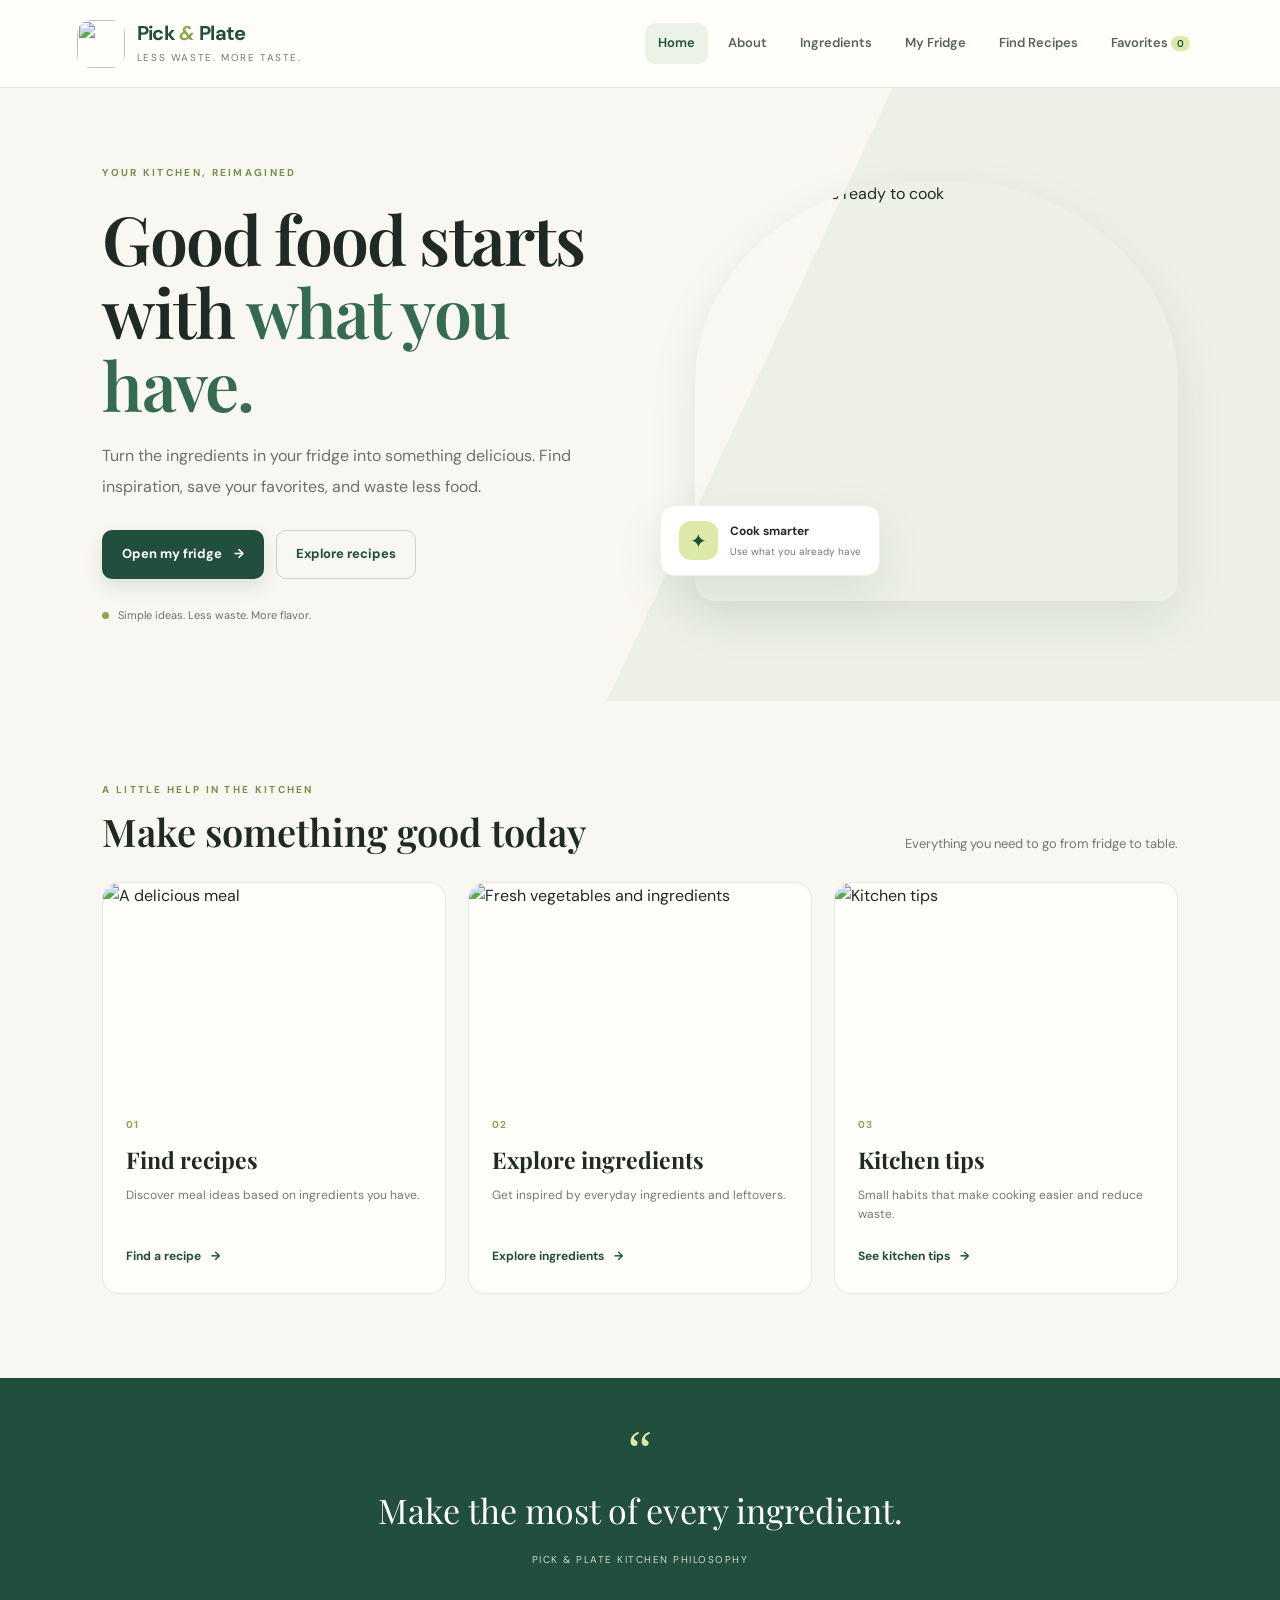
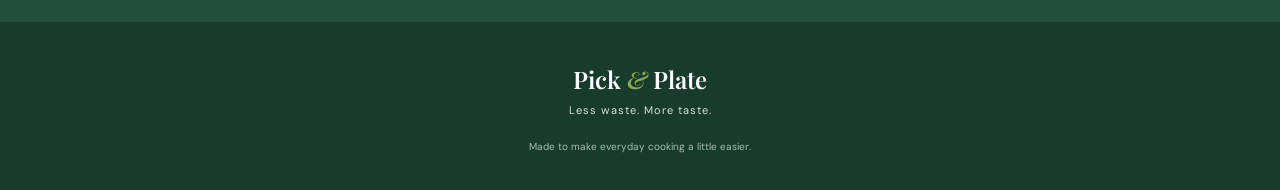
==== index.html @ 8e446b30 "Add files via upload" ====
<!DOCTYPE html>
<html lang="en">
<head>
  <meta charset="UTF-8">
  <meta name="viewport" content="width=device-width, initial-scale=1.0">
  <meta name="theme-color" content="#214e3d">
  <title>Pick & Plate — What's in my fridge?</title>
  <link rel="stylesheet" href="style.css">
  <script src="script.js" defer></script>
</head>
<body>
  <header class="site-header">
    <a class="brand" href="#home" data-page="home" aria-label="Pick and Plate home">
      <img src="assets/Logo.jpeg" alt="" class="brand-logo">
      <span><strong>Pick <i>&</i> Plate</strong><small>Less waste. More taste.</small></span>
    </a>
    <button class="menu-toggle" id="menuToggle" aria-label="Toggle navigation" aria-expanded="false">☰</button>
    <nav class="nav" id="mainNav" aria-label="Main navigation">
      <a href="#home" data-page="home" class="active">Home</a>
      <a href="#about" data-page="about">About</a>
      <a href="#ingredients" data-page="ingredients">Ingredients</a>
      <a href="#fridge" data-page="fridge">My Fridge</a>
      <a href="#search" data-page="search">Find Recipes</a>
      <a href="#favorites" data-page="favorites">Favorites <span id="favoriteCount" class="nav-count">0</span></a>
    </nav>
  </header>

  <main>
    <section class="page active" id="home">
      <div class="hero">
        <div class="hero-copy">
          <span class="eyebrow">YOUR KITCHEN, REIMAGINED</span>
          <h1>Good food starts with <em>what you have.</em></h1>
          <p>Turn the ingredients in your fridge into something delicious. Find inspiration, save your favorites, and waste less food.</p>
          <div class="hero-actions">
            <button class="btn btn-primary" data-go="fridge">Open my fridge <span>→</span></button>
            <button class="btn btn-outline" data-go="search">Explore recipes</button>
          </div>
          <div class="hero-note"><span class="note-dot"></span> Simple ideas. Less waste. More flavor.</div>
        </div>
        <div class="hero-image-wrap">
          <img src="assets/Explore ingredients.jpeg" alt="Fresh ingredients ready to cook" class="hero-image">
          <div class="floating-card"><span class="floating-icon">✦</span><div><strong>Cook smarter</strong><small>Use what you already have</small></div></div>
        </div>
      </div>

      <section class="section-block">
        <div class="section-heading">
          <div><span class="eyebrow">A LITTLE HELP IN THE KITCHEN</span><h2>Make something good today</h2></div>
          <p>Everything you need to go from fridge to table.</p>
        </div>
        <div class="feature-grid">
          <article class="feature-card">
            <img src="assets/Find recipes.jpeg" alt="A delicious meal">
            <div class="feature-body"><span class="feature-number">01</span><h3>Find recipes</h3><p>Discover meal ideas based on ingredients you have.</p><button class="text-link" data-go="search">Find a recipe <span>→</span></button></div>
          </article>
          <article class="feature-card">
            <img src="assets/Explore ingredients.jpeg" alt="Fresh vegetables and ingredients">
            <div class="feature-body"><span class="feature-number">02</span><h3>Explore ingredients</h3><p>Get inspired by everyday ingredients and leftovers.</p><button class="text-link" data-go="ingredients">Explore ingredients <span>→</span></button></div>
          </article>
          <article class="feature-card">
            <img src="assets/Kitchen tips.jpeg" alt="Kitchen tips">
            <div class="feature-body"><span class="feature-number">03</span><h3>Kitchen tips</h3><p>Small habits that make cooking easier and reduce waste.</p><button class="text-link" data-go="tips">See kitchen tips <span>→</span></button></div>
          </article>
        </div>
      </section>
      <section class="quote-band"><span>“</span><p>Make the most of every ingredient.</p><small>Pick & Plate kitchen philosophy</small></section>
    </section>

    <section class="page content-page" id="about">
      <div class="page-intro"><span class="eyebrow">OUR STORY</span><h1>Cooking with what you have.</h1><p>Pick & Plate helps you decide what to cook using ingredients already at home.</p></div>
      <div class="about-layout">
        <img src="assets/What's in my fridge .png" alt="Pick and Plate project mind map" class="about-image">
        <div><h2>How it works</h2><ol class="steps"><li><strong>Add your ingredients</strong><span>Enter what is currently in your fridge or pantry.</span></li><li><strong>Find your recipe</strong><span>See ideas that match the ingredients you have.</span></li><li><strong>Save what you love</strong><span>Keep favorite meal ideas close by.</span></li><li><strong>Start cooking</strong><span>Follow the recipe and enjoy your meal.</span></li></ol></div>
      </div>
      <h2 class="center-title">Why Pick & Plate?</h2>
      <div class="benefit-grid"><article><span>↗</span><h3>Save money</h3><p>Make more of the food you already bought.</p></article><article><span>♻</span><h3>Reduce waste</h3><p>Give leftovers and ingredients a second life.</p></article><article><span>✦</span><h3>Find inspiration</h3><p>Get fresh ideas for everyday meals.</p></article><article><span>◷</span><h3>Save time</h3><p>Spend less time wondering what to cook.</p></article></div>
    </section>

    <section class="page content-page" id="ingredients">
      <div class="page-intro"><span class="eyebrow">YOUR INGREDIENT GUIDE</span><h1>Start with an ingredient.</h1><p>Choose a common ingredient to add it to your fridge list and discover meal ideas.</p></div>
      <div class="ingredient-chips" id="ingredientChips">
        <button class="ingredient-chip" data-ingredient="Eggs">🥚 Eggs</button><button class="ingredient-chip" data-ingredient="Tomato">🍅 Tomato</button><button class="ingredient-chip" data-ingredient="Potato">🥔 Potato</button><button class="ingredient-chip" data-ingredient="Rice">🍚 Rice</button><button class="ingredient-chip" data-ingredient="Chicken">🍗 Chicken</button><button class="ingredient-chip" data-ingredient="Cheese">🧀 Cheese</button><button class="ingredient-chip" data-ingredient="Spinach">🥬 Spinach</button><button class="ingredient-chip" data-ingredient="Pasta">🍝 Pasta</button><button class="ingredient-chip" data-ingredient="Onion">🧅 Onion</button><button class="ingredient-chip" data-ingredient="Beans">🫘 Beans</button>
      </div>
      <div class="inline-callout"><div><h3>Have something else?</h3><p>Add any ingredient you have at home.</p></div><button class="btn btn-primary" data-go="fridge">Go to My Fridge →</button></div>
    </section>

    <section class="page content-page" id="fridge">
      <div class="page-intro"><span class="eyebrow">YOUR PERSONAL PANTRY</span><h1>What's in your fridge?</h1><p>Add the ingredients you have and we'll suggest recipes to try.</p></div>
      <div class="fridge-panel">
        <form id="ingredientForm" class="add-form"><label for="ingredientInput">Add an ingredient</label><div class="input-row"><input id="ingredientInput" type="text" placeholder="e.g. eggs, tomato, rice..." autocomplete="off"><button class="btn btn-primary" type="submit">+ Add ingredient</button></div><p class="form-hint">Tip: press Enter to add each ingredient.</p></form>
        <div class="list-heading"><h2>Your ingredients <span id="ingredientCount" class="count-pill">0</span></h2><button id="clearIngredients" class="subtle-button" type="button">Clear all</button></div>
        <div id="ingredientList" class="ingredient-list"><div class="empty-state"><span>🥬</span><strong>Your fridge is waiting</strong><p>Add a few ingredients to get started.</p></div></div>
        <div class="fridge-actions"><button class="btn btn-primary" id="findFromFridge" type="button">Find recipes for my ingredients <span>→</span></button><button class="btn btn-outline" id="randomFromFridge" type="button">Surprise me</button></div>
      </div>
      <div id="fridgeRecipeResults" class="recipe-results"></div>
    </section>

    <section class="page content-page" id="search">
      <div class="page-intro"><span class="eyebrow">WHAT SOUNDS GOOD?</span><h1>Find your next favorite.</h1><p>Search recipes by name or ingredient, or use your fridge list for more relevant ideas.</p></div>
      <form id="recipeSearchForm" class="search-bar"><span>⌕</span><input id="recipeSearch" type="search" placeholder="Try “omelette”, “tomato” or “pasta”"><button class="btn btn-primary" type="submit">Search</button></form>
      <div class="search-tools"><span>Popular searches</span><button data-search="eggs">Eggs</button><button data-search="chicken">Chicken</button><button data-search="pasta">Pasta</button><button data-search="potato">Potato</button></div>
      <div id="searchResults" class="recipe-results"></div>
    </section>

    <section class="page content-page" id="favorites">
      <div class="page-intro"><span class="eyebrow">SAVED FOR LATER</span><h1>Your favorites.</h1><p>Recipes you save will be collected here.</p></div>
      <div id="favoriteRecipes" class="recipe-results"></div>
    </section>

    <section class="page content-page" id="tips">
      <div class="page-intro"><span class="eyebrow">A SMARTER KITCHEN</span><h1>Little tips, big difference.</h1><p>Make your ingredients last longer and make everyday cooking feel easier.</p></div>
      <div class="tips-grid"><article><span>01</span><h3>Store food properly</h3><p>Keep herbs wrapped in a lightly damp towel and store leftovers in sealed containers.</p></article><article><span>02</span><h3>Use leftovers creatively</h3><p>Turn yesterday's vegetables into an omelette, soup, stir-fry or pasta sauce.</p></article><article><span>03</span><h3>Plan before shopping</h3><p>Check your fridge before buying groceries and make a short list of what you really need.</p></article><article><span>04</span><h3>Keep a visible list</h3><p>Write down ingredients that should be used soon and plan a meal around them.</p></article></div>
    </section>
  </main>

  <footer class="site-footer"><a class="footer-brand" href="#home" data-page="home">Pick <i>&</i> Plate</a><p>Less waste. More taste.</p><small>Made to make everyday cooking a little easier.</small></footer>

  <dialog id="recipeDialog" class="recipe-dialog"><button class="dialog-close" id="closeDialog" aria-label="Close recipe">×</button><div id="dialogContent"></div></dialog>
  <div id="toast" class="toast" role="status" aria-live="polite"></div>
</body>
</html>
---- style.css ----
@import url('https://fonts.googleapis.com/css2?family=DM+Sans:wght@400;500;600;700&family=Playfair+Display:wght@500;600;700&display=swap');
:root{--green:#214e3d;--green2:#356b51;--lime:#dce9a8;--cream:#f8f7f1;--paper:#fffefb;--ink:#202a24;--muted:#707a72;--line:#e5e8df;--shadow:0 18px 50px rgba(31,56,42,.09)}
*{box-sizing:border-box}html{scroll-behavior:smooth}body{margin:0;background:var(--cream);color:var(--ink);font-family:'DM Sans',sans-serif;line-height:1.6}button,input{font:inherit}button{cursor:pointer}.site-header{height:88px;padding:0 clamp(20px,6vw,88px);display:flex;align-items:center;justify-content:space-between;background:rgba(255,254,251,.94);border-bottom:1px solid var(--line);position:sticky;top:0;z-index:20;backdrop-filter:blur(14px)}.brand{display:flex;align-items:center;gap:12px;color:var(--green);text-decoration:none}.brand-logo{width:48px;height:48px;object-fit:cover;border-radius:14px}.brand strong{display:block;font-size:20px;letter-spacing:-.7px;line-height:1.15}.brand i,.footer-brand i{color:#8ba84c}.brand small{display:block;color:var(--muted);font-size:10px;letter-spacing:1.6px;text-transform:uppercase;margin-top:5px}.nav{display:flex;align-items:center;gap:7px}.nav a{color:#58645b;text-decoration:none;padding:10px 13px;border-radius:10px;font-size:13px;font-weight:600;transition:.2s}.nav a:hover,.nav a.active{background:#edf2e8;color:var(--green)}.nav-count{background:var(--lime);color:var(--green);border-radius:99px;padding:1px 6px;font-size:10px}.menu-toggle{display:none;background:none;border:0;font-size:26px;color:var(--green)}main{min-height:70vh}.page{display:none}.page.active{display:block;animation:fadeIn .25s ease}@keyframes fadeIn{from{opacity:.35;transform:translateY(5px)}to{opacity:1;transform:none}}.hero{padding:70px clamp(24px,8vw,120px) 76px;display:grid;grid-template-columns:1.05fr .95fr;gap:60px;align-items:center;background:linear-gradient(115deg,#f8f7f1 0%,#f8f7f1 57%,#edf1e5 57%,#edf1e5 100%);overflow:hidden}.hero-copy{max-width:570px}.eyebrow{font-size:10px;letter-spacing:2.3px;font-weight:700;color:#75904e}.hero h1,.page-intro h1{font-family:'Playfair Display',serif;font-size:clamp(42px,5.3vw,72px);line-height:1.08;letter-spacing:-1.8px;margin:18px 0 20px;font-weight:600}.hero h1 em{font-style:normal;color:var(--green2)}.hero-copy>p{font-size:16px;max-width:490px;color:#68736a;line-height:1.9}.hero-actions{display:flex;gap:12px;flex-wrap:wrap;margin-top:28px}.btn{border:1px solid transparent;border-radius:10px;padding:13px 19px;font-size:13px;font-weight:700;display:inline-flex;align-items:center;justify-content:center;gap:12px;transition:transform .2s,background .2s,border-color .2s}.btn:hover{transform:translateY(-2px)}.btn-primary{background:var(--green);color:white;box-shadow:0 8px 18px #214e3d20}.btn-primary:hover{background:#173c2d}.btn-outline{background:transparent;border-color:#cbd4c8;color:var(--green)}.btn-outline:hover{background:#eef2e9}.hero-note{margin-top:28px;font-size:11px;color:#69756a;display:flex;align-items:center;gap:9px}.note-dot{width:7px;height:7px;border-radius:50%;background:#8ca84f}.hero-image-wrap{position:relative;max-width:500px;justify-self:end;width:100%}.hero-image{display:block;width:100%;height:420px;object-fit:cover;border-radius:48% 48% 20px 20px;box-shadow:var(--shadow)}.floating-card{position:absolute;bottom:25px;left:-35px;background:white;border:1px solid #eef0e9;box-shadow:var(--shadow);border-radius:14px;padding:15px 18px;display:flex;gap:12px;align-items:center}.floating-icon{display:grid;place-items:center;background:var(--lime);width:39px;height:39px;border-radius:12px;color:var(--green);font-size:20px}.floating-card strong,.floating-card small{display:block}.floating-card strong{font-size:12px}.floating-card small{font-size:10px;color:var(--muted);margin-top:3px}.section-block{padding:74px clamp(24px,8vw,120px) 84px}.section-heading{display:flex;align-items:end;justify-content:space-between;gap:24px;margin-bottom:27px}.section-heading h2,.content-page h2{font-family:'Playfair Display',serif;font-size:clamp(27px,3vw,38px);line-height:1.2;margin:9px 0 0;font-weight:600}.section-heading>p{max-width:280px;color:var(--muted);font-size:13px;margin:0}.feature-grid{display:grid;grid-template-columns:repeat(3,1fr);gap:22px}.feature-card{background:var(--paper);border:1px solid var(--line);border-radius:17px;overflow:hidden;transition:transform .25s,box-shadow .25s}.feature-card:hover{transform:translateY(-5px);box-shadow:var(--shadow)}.feature-card>img{width:100%;height:205px;object-fit:cover;display:block}.feature-body{padding:22px 23px 25px;position:relative}.feature-number{font-size:10px;letter-spacing:1px;color:#8ba34e;font-weight:700}.feature-body h3{font-family:'Playfair Display',serif;font-size:23px;margin:7px 0}.feature-body p{font-size:12px;color:var(--muted);min-height:39px;margin:0 0 17px}.text-link{border:0;background:none;padding:0;color:var(--green);font-size:12px;font-weight:700}.text-link span{margin-left:7px}.quote-band{background:var(--green);color:white;text-align:center;padding:52px 20px}.quote-band>span{font-family:Georgia,serif;font-size:54px;color:var(--lime);line-height:.8}.quote-band p{font-family:'Playfair Display',serif;font-size:clamp(23px,3vw,34px);margin:7px 0}.quote-band small{font-size:10px;color:#cbd9cb;letter-spacing:1.5px;text-transform:uppercase}.content-page{padding:65px clamp(24px,9vw,130px) 90px;max-width:1440px;margin:auto}.page-intro{text-align:center;max-width:720px;margin:0 auto 42px}.page-intro h1{font-size:clamp(36px,4.5vw,57px);margin:12px 0}.page-intro p{color:var(--muted);font-size:14px;margin:0 auto;max-width:570px}.about-layout{display:grid;grid-template-columns:1fr 1fr;gap:55px;align-items:center;margin:40px 0 65px}.about-image{width:100%;max-height:410px;object-fit:contain;background:white;border-radius:18px;padding:14px}.about-layout h2{margin:0 0 22px}.steps{list-style:none;padding:0;margin:0;counter-reset:step}.steps li{counter-increment:step;display:grid;grid-template-columns:35px 1fr;gap:0 12px;margin:18px 0}.steps li:before{content:counter(step,decimal-leading-zero);grid-row:span 2;color:#78924a;font-size:12px;font-weight:700;padding-top:2px}.steps strong{font-size:14px}.steps span{color:var(--muted);font-size:12px}.center-title{text-align:center;margin-bottom:25px!important}.benefit-grid{display:grid;grid-template-columns:repeat(4,1fr);gap:14px}.benefit-grid article,.tips-grid article{background:white;border:1px solid var(--line);border-radius:15px;padding:23px}.benefit-grid article>span{display:grid;place-items:center;width:38px;height:38px;background:#edf2e5;border-radius:12px;color:var(--green);font-size:19px}.benefit-grid h3,.tips-grid h3{font-family:'Playfair Display',serif;font-size:18px;margin:17px 0 6px}.benefit-grid p,.tips-grid p{font-size:12px;color:var(--muted);margin:0}.ingredient-chips{display:flex;justify-content:center;flex-wrap:wrap;gap:12px;max-width:800px;margin:0 auto 45px}.ingredient-chip{border:1px solid var(--line);background:white;border-radius:99px;padding:12px 19px;color:#46554a;font-size:13px;transition:.2s}.ingredient-chip:hover{border-color:#a8bd8b;background:#f0f4e8;transform:translateY(-2px)}.inline-callout{display:flex;justify-content:space-between;align-items:center;gap:20px;background:#eaf0e3;border-radius:18px;padding:26px 30px;max-width:800px;margin:auto}.inline-callout h3{font-family:'Playfair Display',serif;font-size:23px;margin:0}.inline-callout p{font-size:12px;color:var(--muted);margin:5px 0 0}.fridge-panel{max-width:850px;margin:auto;background:white;border:1px solid var(--line);border-radius:20px;padding:clamp(20px,4vw,38px);box-shadow:var(--shadow)}.add-form label{font-size:13px;font-weight:700;display:block;margin-bottom:10px}.input-row{display:flex;gap:10px}.input-row input,.search-bar input{width:100%;min-width:0;border:1px solid #dfe5da;border-radius:10px;padding:14px 15px;outline:none;background:#fdfdfa;color:var(--ink);font-size:13px}.input-row input:focus,.search-bar input:focus{border-color:#7e9b63;box-shadow:0 0 0 3px #7e9b6318}.form-hint{font-size:10px;color:#879087;margin:8px 0 25px}.list-heading{display:flex;align-items:center;justify-content:space-between;border-top:1px solid var(--line);padding-top:23px}.list-heading h2{font-family:'DM Sans',sans-serif;font-size:15px;font-weight:700;margin:0}.count-pill{display:inline-grid;place-items:center;background:#edf2e6;color:var(--green);font-size:11px;min-width:23px;height:23px;border-radius:99px;margin-left:5px}.subtle-button{border:0;background:transparent;color:#7d877d;font-size:11px}.ingredient-list{display:flex;gap:9px;flex-wrap:wrap;min-height:95px;align-content:flex-start;padding:18px 0}.ingredient-tag{display:flex;align-items:center;gap:9px;background:#edf3e7;border:1px solid #e1e9d8;color:#355a3e;border-radius:9px;padding:8px 10px 8px 13px;font-size:12px}.ingredient-tag button{border:0;background:transparent;color:#6c806c;font-size:17px;padding:0 2px;line-height:1}.empty-state{width:100%;text-align:center;padding:13px;color:#8b948b}.empty-state>span{font-size:26px;display:block}.empty-state strong{font-size:12px;color:#58645b}.empty-state p{font-size:11px;margin:2px}.fridge-actions{display:flex;gap:10px;flex-wrap:wrap;border-top:1px solid var(--line);padding-top:20px}.recipe-results{margin-top:34px}.results-heading{display:flex;align-items:baseline;justify-content:space-between;gap:12px;margin-bottom:18px}.results-heading h2{font-family:'Playfair Display',serif;font-size:28px;margin:0}.results-heading p{font-size:12px;color:var(--muted)}.recipe-grid{display:grid;grid-template-columns:repeat(3,minmax(0,1fr));gap:16px}.recipe-card{background:white;border:1px solid var(--line);border-radius:15px;padding:21px;display:flex;flex-direction:column;min-height:235px}.recipe-card-top{display:flex;justify-content:space-between;align-items:center}.recipe-emoji{width:44px;height:44px;display:grid;place-items:center;background:#f0f3e9;border-radius:13px;font-size:24px}.favorite-btn{border:1px solid var(--line);border-radius:50%;width:34px;height:34px;background:white;color:#829080;font-size:18px}.favorite-btn.saved{background:#fff0ec;color:#bd5a48;border-color:#f4d9d2}.recipe-card h3{font-family:'Playfair Display',serif;font-size:21px;line-height:1.2;margin:16px 0 7px}.recipe-card p{font-size:12px;color:var(--muted);margin:0 0 16px}.recipe-meta{display:flex;gap:12px;color:#718071;font-size:10px;margin-top:auto;margin-bottom:16px}.card-actions{display:flex;gap:8px}.small-btn{background:#edf2e7;color:var(--green);border:0;border-radius:8px;padding:9px 12px;font-size:11px;font-weight:700}.small-btn.secondary{background:white;border:1px solid var(--line)}.search-bar{max-width:760px;margin:auto;display:flex;gap:10px;align-items:center;background:white;border:1px solid var(--line);border-radius:14px;padding:9px;box-shadow:0 10px 30px #214e3d0b}.search-bar>span{font-size:27px;color:#78906c;padding-left:12px}.search-bar input{border:0;background:transparent;box-shadow:none!important}.search-tools{max-width:760px;margin:15px auto 0;display:flex;gap:8px;align-items:center;flex-wrap:wrap}.search-tools span{font-size:10px;color:#849083;margin-right:5px}.search-tools button{border:1px solid var(--line);background:transparent;border-radius:99px;padding:5px 11px;color:#627062;font-size:10px}.search-tools button:hover{background:#edf2e7}.no-results{background:white;border:1px dashed #cfd8c9;border-radius:14px;padding:35px;text-align:center;color:var(--muted);font-size:13px}.no-results strong{display:block;color:var(--green);font-size:15px;margin-bottom:5px}.tips-grid{display:grid;grid-template-columns:repeat(2,1fr);gap:16px}.tips-grid article>span{font-size:11px;color:#8aa052;letter-spacing:1px;font-weight:700}.site-footer{background:#173c2d;color:#fff;text-align:center;padding:38px 20px 32px}.footer-brand{font-family:'Playfair Display',serif;font-size:24px;color:white;text-decoration:none;font-weight:600}.site-footer p{font-size:11px;color:#d5e1d3;letter-spacing:1px;margin:3px 0 13px}.site-footer small{font-size:10px;color:#a9bcae}.recipe-dialog{border:0;border-radius:20px;padding:32px;max-width:520px;width:calc(100% - 32px);box-shadow:0 25px 100px #10271b50;color:var(--ink)}.recipe-dialog::backdrop{background:#13251dcc;backdrop-filter:blur(3px)}.dialog-close{position:absolute;right:15px;top:10px;background:#f0f3eb;border:0;border-radius:50%;width:32px;height:32px;font-size:23px;color:var(--green)}.dialog-emoji{font-size:48px}.recipe-dialog h2{font-family:'Playfair Display',serif;font-size:32px;margin:10px 0}.recipe-dialog p,.recipe-dialog li{font-size:13px;color:#657065}.recipe-dialog h3{font-size:14px;margin:20px 0 8px}.recipe-dialog ul,.recipe-dialog ol{padding-left:22px}.toast{position:fixed;bottom:24px;left:50%;transform:translate(-50%,20px);opacity:0;pointer-events:none;background:#173c2d;color:white;border-radius:10px;padding:12px 18px;font-size:12px;box-shadow:var(--shadow);transition:.25s;z-index:50}.toast.show{opacity:1;transform:translate(-50%,0)}
@media(max-width:980px){.nav{gap:0}.nav a{padding:9px 8px;font-size:12px}.hero{gap:30px;padding-top:55px}.hero-image{height:350px}.feature-grid{gap:14px}.feature-card>img{height:170px}.content-page{padding-left:5vw;padding-right:5vw}}
@media(max-width:760px){.site-header{height:74px;padding:0 20px}.brand-logo{width:42px;height:42px}.menu-toggle{display:block}.nav{display:none;position:absolute;top:73px;left:0;right:0;background:white;border-bottom:1px solid var(--line);padding:12px 18px 18px;box-shadow:var(--shadow);flex-direction:column;align-items:stretch}.nav.open{display:flex}.nav a{padding:12px}.hero{grid-template-columns:1fr;padding:50px 24px 58px;background:linear-gradient(180deg,#f8f7f1 0%,#f8f7f1 60%,#edf1e5 60%,#edf1e5 100%);gap:35px}.hero h1{font-size:48px}.hero-image-wrap{justify-self:center;max-width:450px}.hero-image{height:310px;border-radius:30px}.floating-card{left:10px;bottom:12px}.section-block{padding:55px 22px}.section-heading{display:block}.section-heading>p{margin-top:10px}.feature-grid{grid-template-columns:1fr}.feature-card{display:grid;grid-template-columns:38% 1fr}.feature-card>img{height:100%;min-height:210px}.feature-body{padding:18px}.feature-body h3{font-size:20px}.feature-body p{min-height:0}.about-layout{grid-template-columns:1fr;gap:28px}.benefit-grid{grid-template-columns:repeat(2,1fr)}.content-page{padding:48px 20px 65px}.recipe-grid{grid-template-columns:repeat(2,minmax(0,1fr))}.inline-callout{align-items:flex-start;flex-direction:column}.search-bar{padding:6px;gap:4px}.search-bar .btn{padding:11px 13px}.search-bar>span{padding-left:7px}.tips-grid{grid-template-columns:1fr}}
@media(max-width:480px){.hero h1{font-size:41px}.hero-copy>p{font-size:14px}.hero-actions .btn{width:100%}.hero-image{height:250px}.feature-card{display:block}.feature-card>img{height:185px}.feature-body{padding:20px}.recipe-grid{grid-template-columns:1fr}.recipe-card{min-height:210px}.input-row{flex-direction:column}.input-row .btn{width:100%}.fridge-actions .btn{width:100%}.benefit-grid{grid-template-columns:1fr 1fr}.benefit-grid article{padding:17px}.benefit-grid h3{font-size:16px}.search-tools{justify-content:center}.search-tools span{width:100%;text-align:center}.results-heading{display:block}.results-heading p{margin:5px 0}.recipe-dialog{padding:27px 22px}.inline-callout .btn{width:100%}}
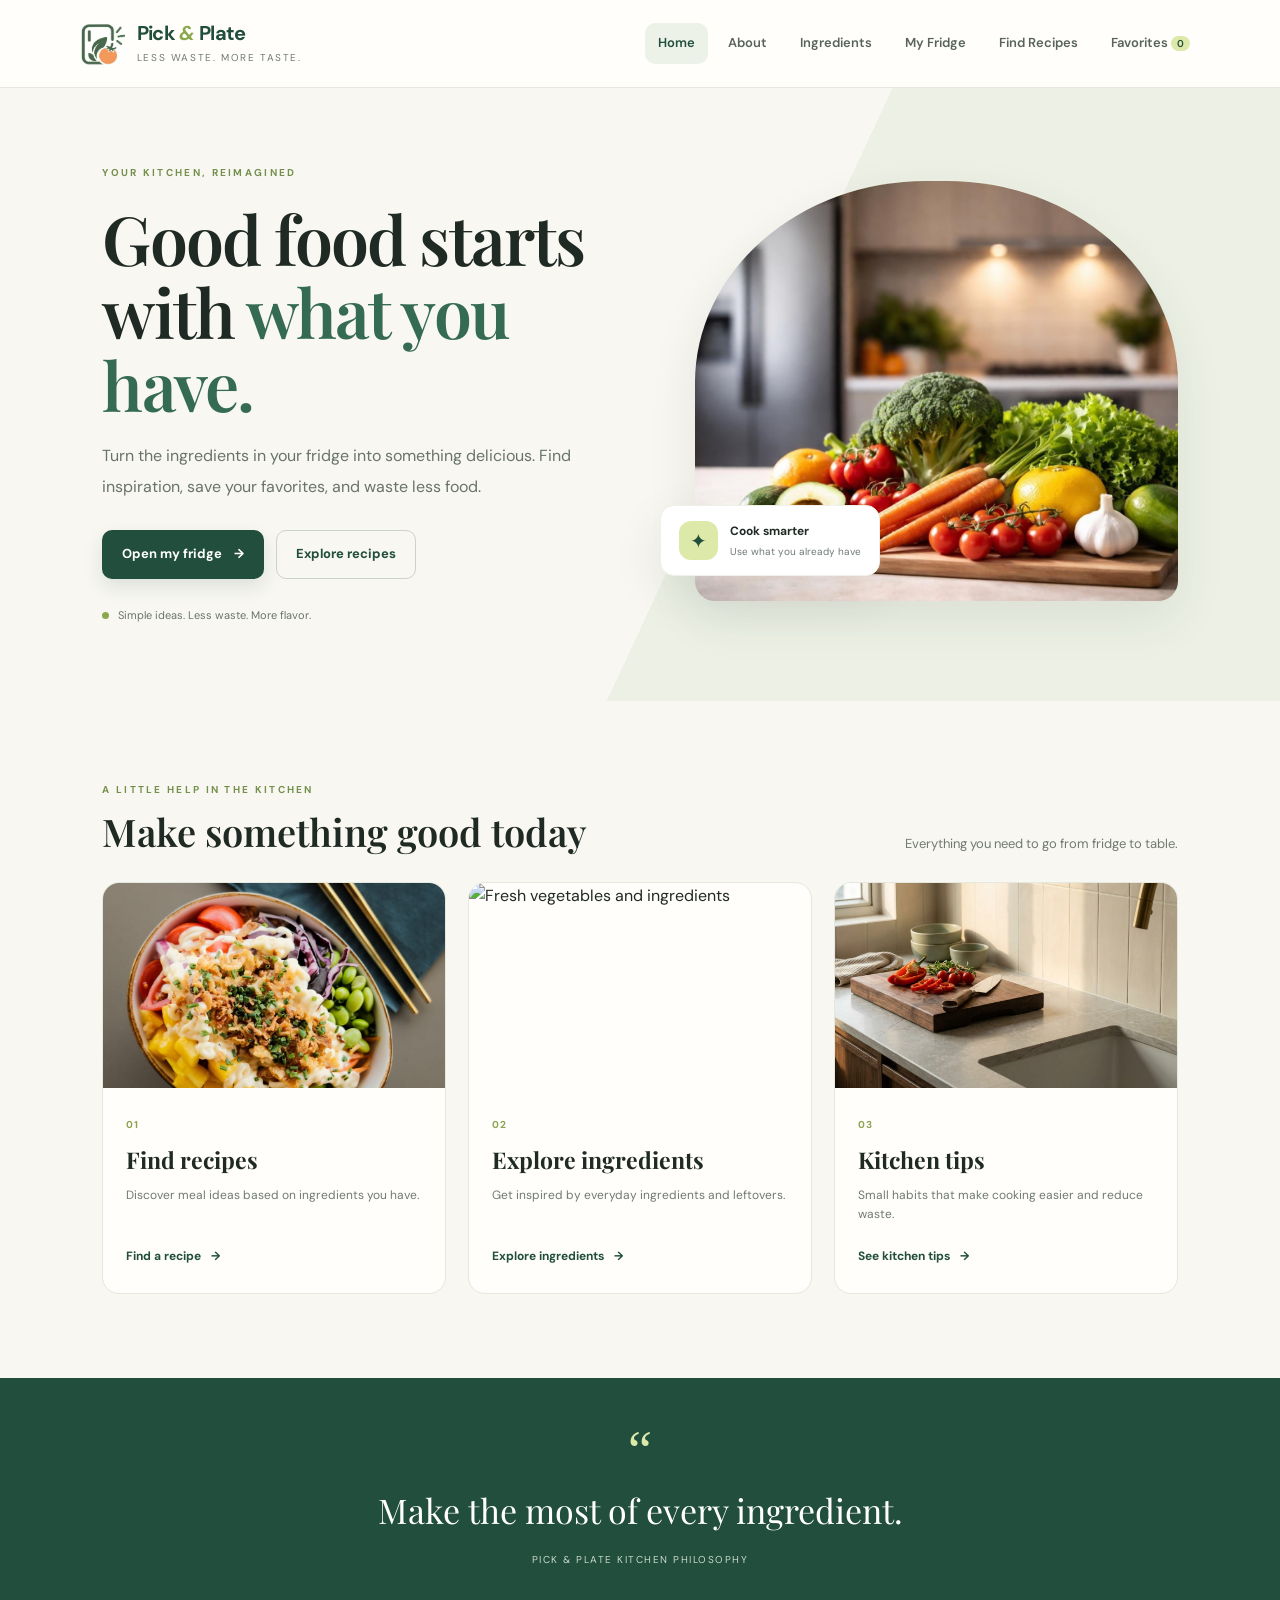
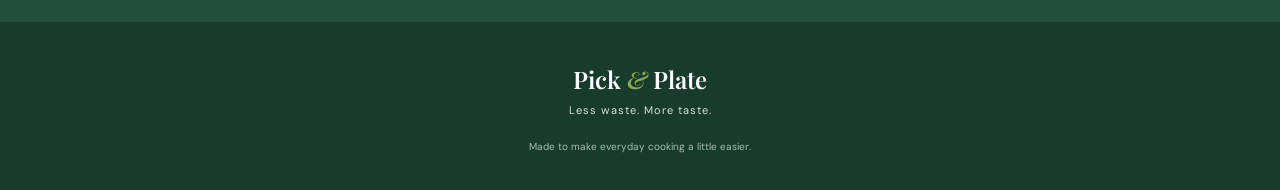
==== commit 534d7aed: "Update image paths in index.html" ====
--- a/index.html
+++ b/index.html
@@ -11,7 +11,7 @@
 <body>
   <header class="site-header">
     <a class="brand" href="#home" data-page="home" aria-label="Pick and Plate home">
-      <img src="assets/Logo.jpeg" alt="" class="brand-logo">
+      <img src="Logo.jpeg" alt="" class="brand-logo">
       <span><strong>Pick <i>&</i> Plate</strong><small>Less waste. More taste.</small></span>
     </a>
     <button class="menu-toggle" id="menuToggle" aria-label="Toggle navigation" aria-expanded="false">☰</button>
@@ -39,7 +39,7 @@
           <div class="hero-note"><span class="note-dot"></span> Simple ideas. Less waste. More flavor.</div>
         </div>
         <div class="hero-image-wrap">
-          <img src="assets/Explore ingredients.jpeg" alt="Fresh ingredients ready to cook" class="hero-image">
+          <img src="Explore ingredients.jpeg" alt="Fresh ingredients ready to cook" class="hero-image">
           <div class="floating-card"><span class="floating-icon">✦</span><div><strong>Cook smarter</strong><small>Use what you already have</small></div></div>
         </div>
       </div>
@@ -51,7 +51,7 @@
         </div>
         <div class="feature-grid">
           <article class="feature-card">
-            <img src="assets/Find recipes.jpeg" alt="A delicious meal">
+            <img src="Find recipes.jpeg" alt="A delicious meal">
             <div class="feature-body"><span class="feature-number">01</span><h3>Find recipes</h3><p>Discover meal ideas based on ingredients you have.</p><button class="text-link" data-go="search">Find a recipe <span>→</span></button></div>
           </article>
           <article class="feature-card">
@@ -59,7 +59,7 @@
             <div class="feature-body"><span class="feature-number">02</span><h3>Explore ingredients</h3><p>Get inspired by everyday ingredients and leftovers.</p><button class="text-link" data-go="ingredients">Explore ingredients <span>→</span></button></div>
           </article>
           <article class="feature-card">
-            <img src="assets/Kitchen tips.jpeg" alt="Kitchen tips">
+            <img src="Kitchen tips.jpeg" alt="Kitchen tips">
             <div class="feature-body"><span class="feature-number">03</span><h3>Kitchen tips</h3><p>Small habits that make cooking easier and reduce waste.</p><button class="text-link" data-go="tips">See kitchen tips <span>→</span></button></div>
           </article>
         </div>
@@ -70,7 +70,7 @@
     <section class="page content-page" id="about">
       <div class="page-intro"><span class="eyebrow">OUR STORY</span><h1>Cooking with what you have.</h1><p>Pick & Plate helps you decide what to cook using ingredients already at home.</p></div>
       <div class="about-layout">
-        <img src="assets/What's in my fridge .png" alt="Pick and Plate project mind map" class="about-image">
+        <img src="What's in my fridge .png" alt="Pick and Plate project mind map" class="about-image">
         <div><h2>How it works</h2><ol class="steps"><li><strong>Add your ingredients</strong><span>Enter what is currently in your fridge or pantry.</span></li><li><strong>Find your recipe</strong><span>See ideas that match the ingredients you have.</span></li><li><strong>Save what you love</strong><span>Keep favorite meal ideas close by.</span></li><li><strong>Start cooking</strong><span>Follow the recipe and enjoy your meal.</span></li></ol></div>
       </div>
       <h2 class="center-title">Why Pick & Plate?</h2>
